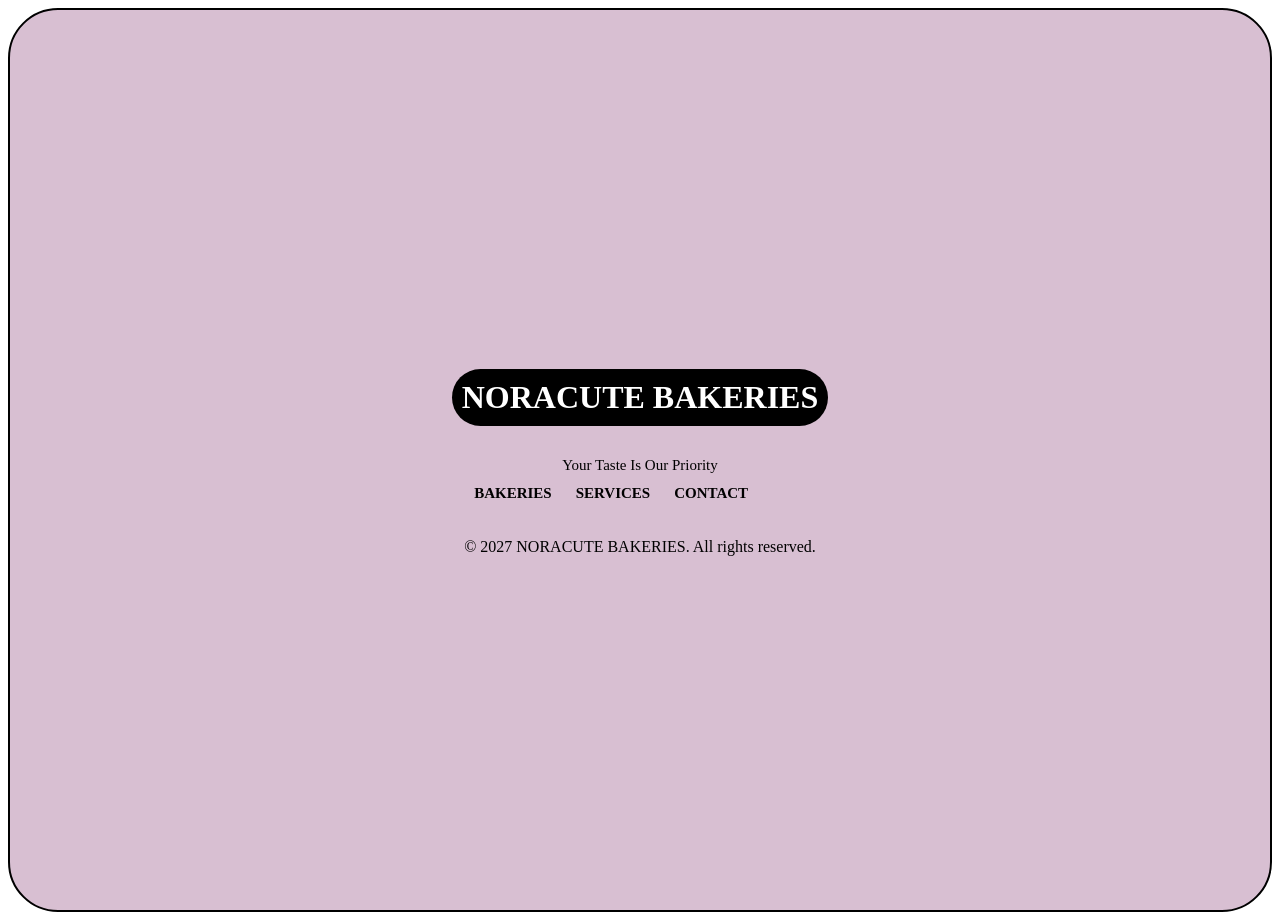
==== index.html @ e629e5cb "first commit" ====
<!DOCTYPE html>
<html lang="en">
<head>
    <meta charset="UTF-8">
    <meta name="viewport" content="width=device-width, initial-scale=1.0">
    <title>NORACUTE BAKERIES</title>
    <link rel="stylesheet" href="index.css">
</head>
<body>
    <header class="container">
        <h1 id="h1">NORACUTE BAKERIES </h1>      
        <p id="p" >Your Taste Is Our Priority</p>
        
        <footer>
           <a href="bakery.html" class="a">BAKERIES</a>
            <a href="services.html" class="a">SERVICES</a>
                 <a href="contact.html" class="a">CONTACT</a>
                 <br><br><br>
            <p">&copy; 2027 NORACUTE BAKERIES. All rights reserved.</p>
        </footer>
        
     </header>
    
</body>
</html>
---- index.css ----
.container {
  display: flex;
  flex-direction:column;
  align-items: center;
  justify-content: center;
  height: 100vh;
  background-color: #d8bfd2;
  border-radius: 50px;
  border: 2px solid black;
}
.a {
  text-decoration: none;
  color: black;
  font-size: 15px;
  font-weight: bold;
  margin-top: 20px;
  padding: 10px;
}

#h1{
    background: black;
    color: white;
    padding: 10px;
    border-radius: 50px;

}
#p{
    padding: 0;
    margin: 0;
    padding: 10px;
    font-size: 15px;
}
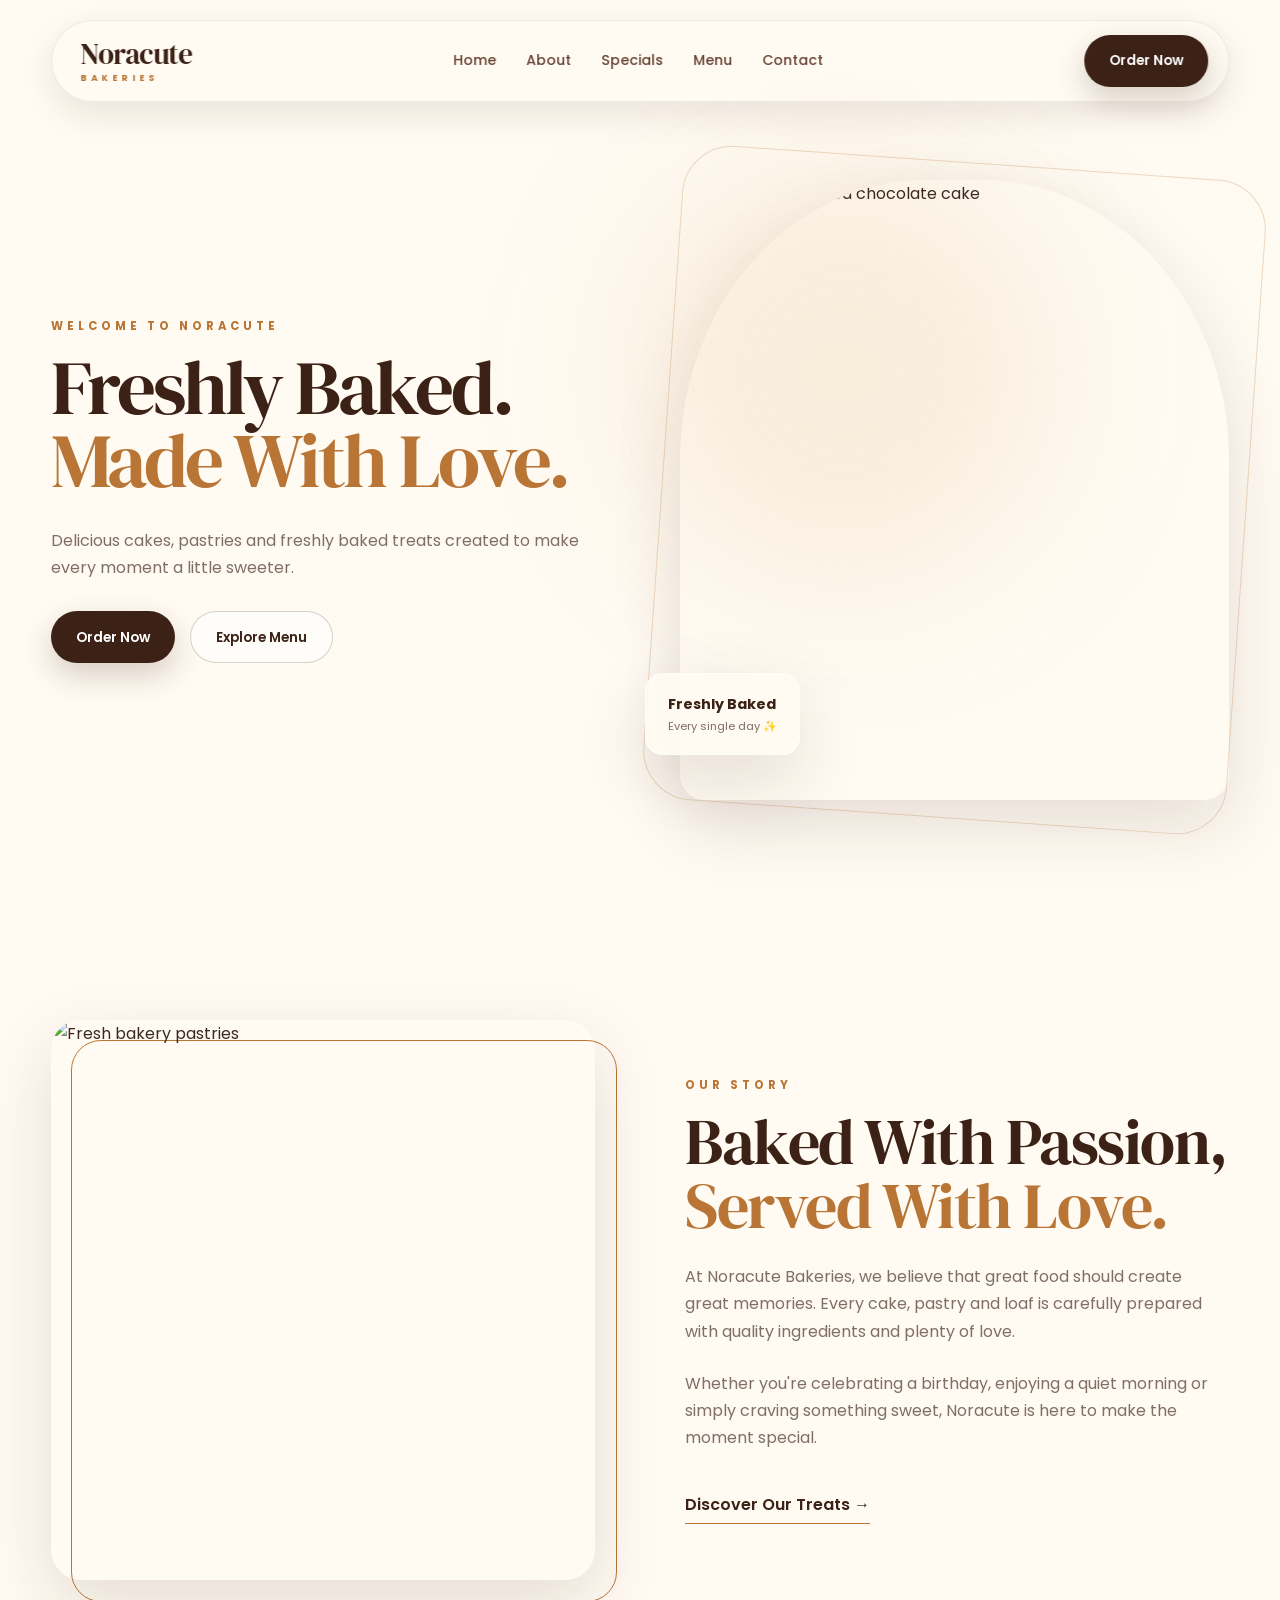
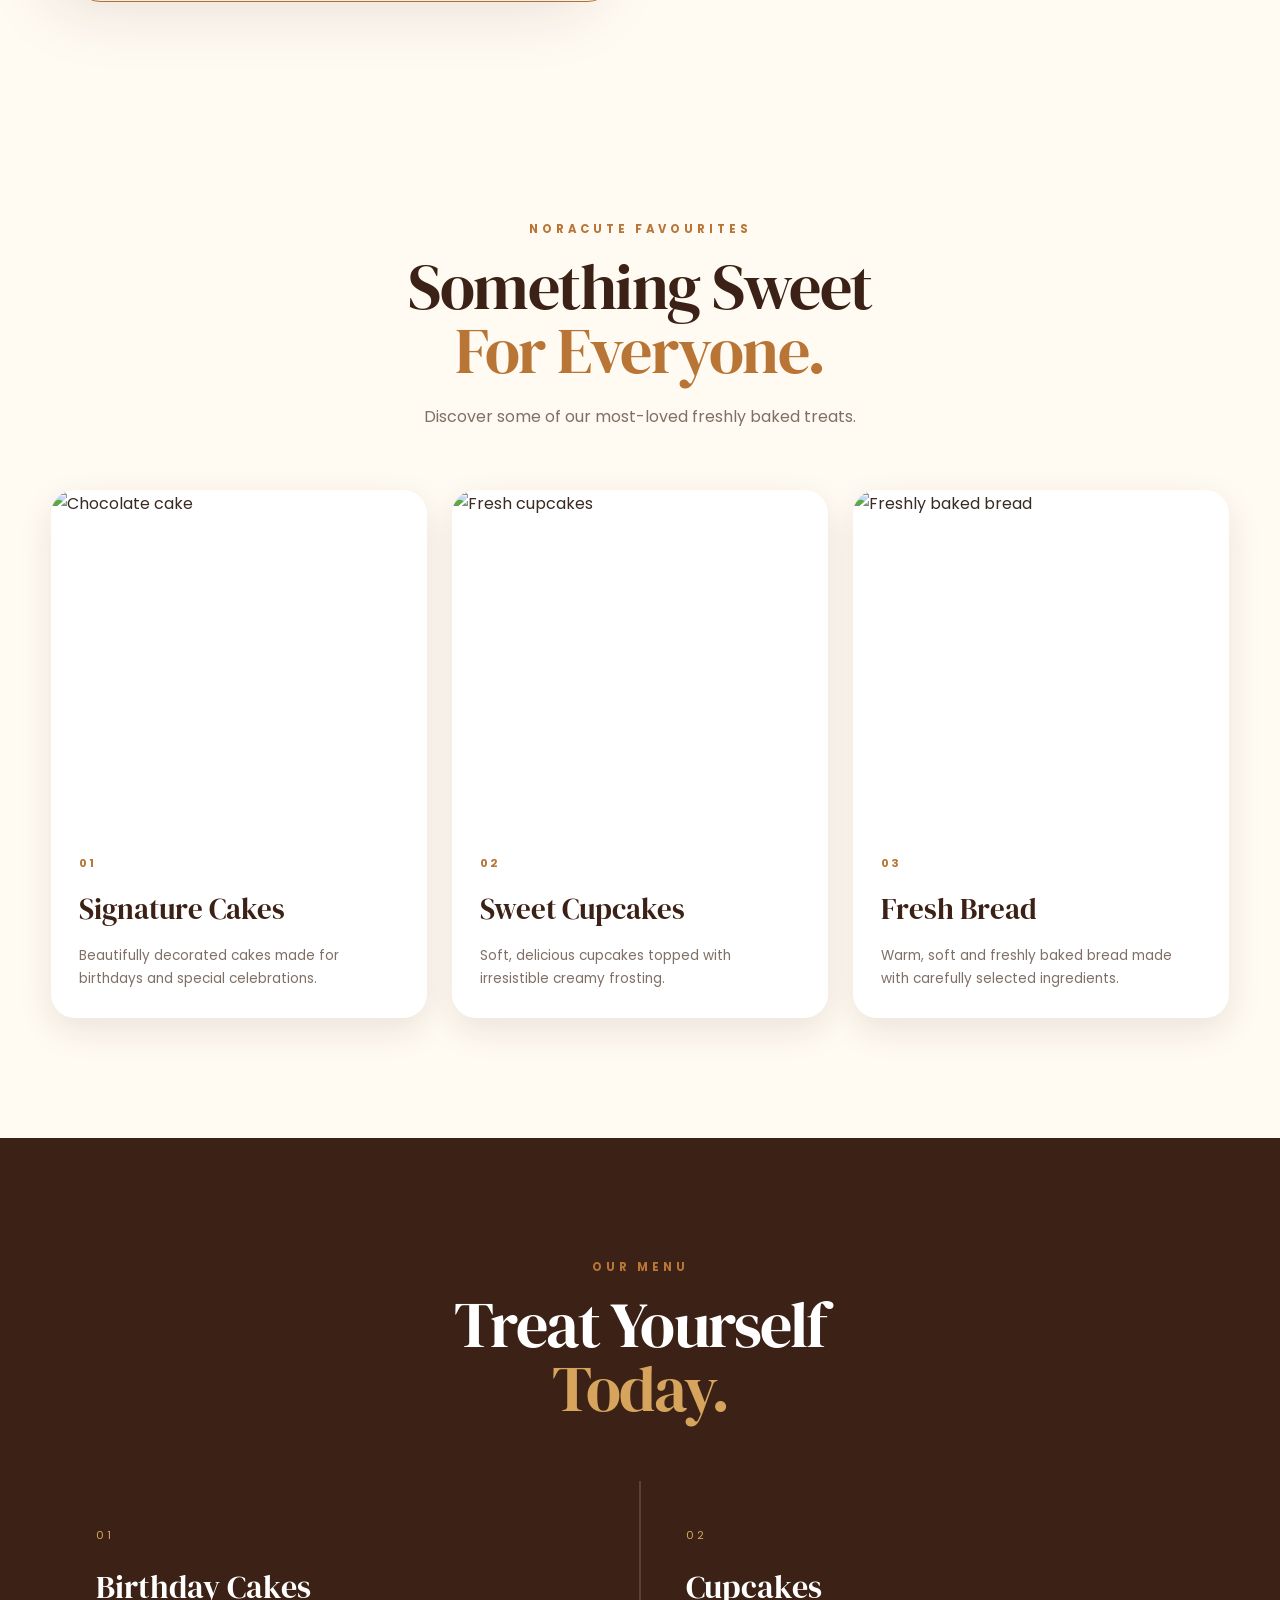
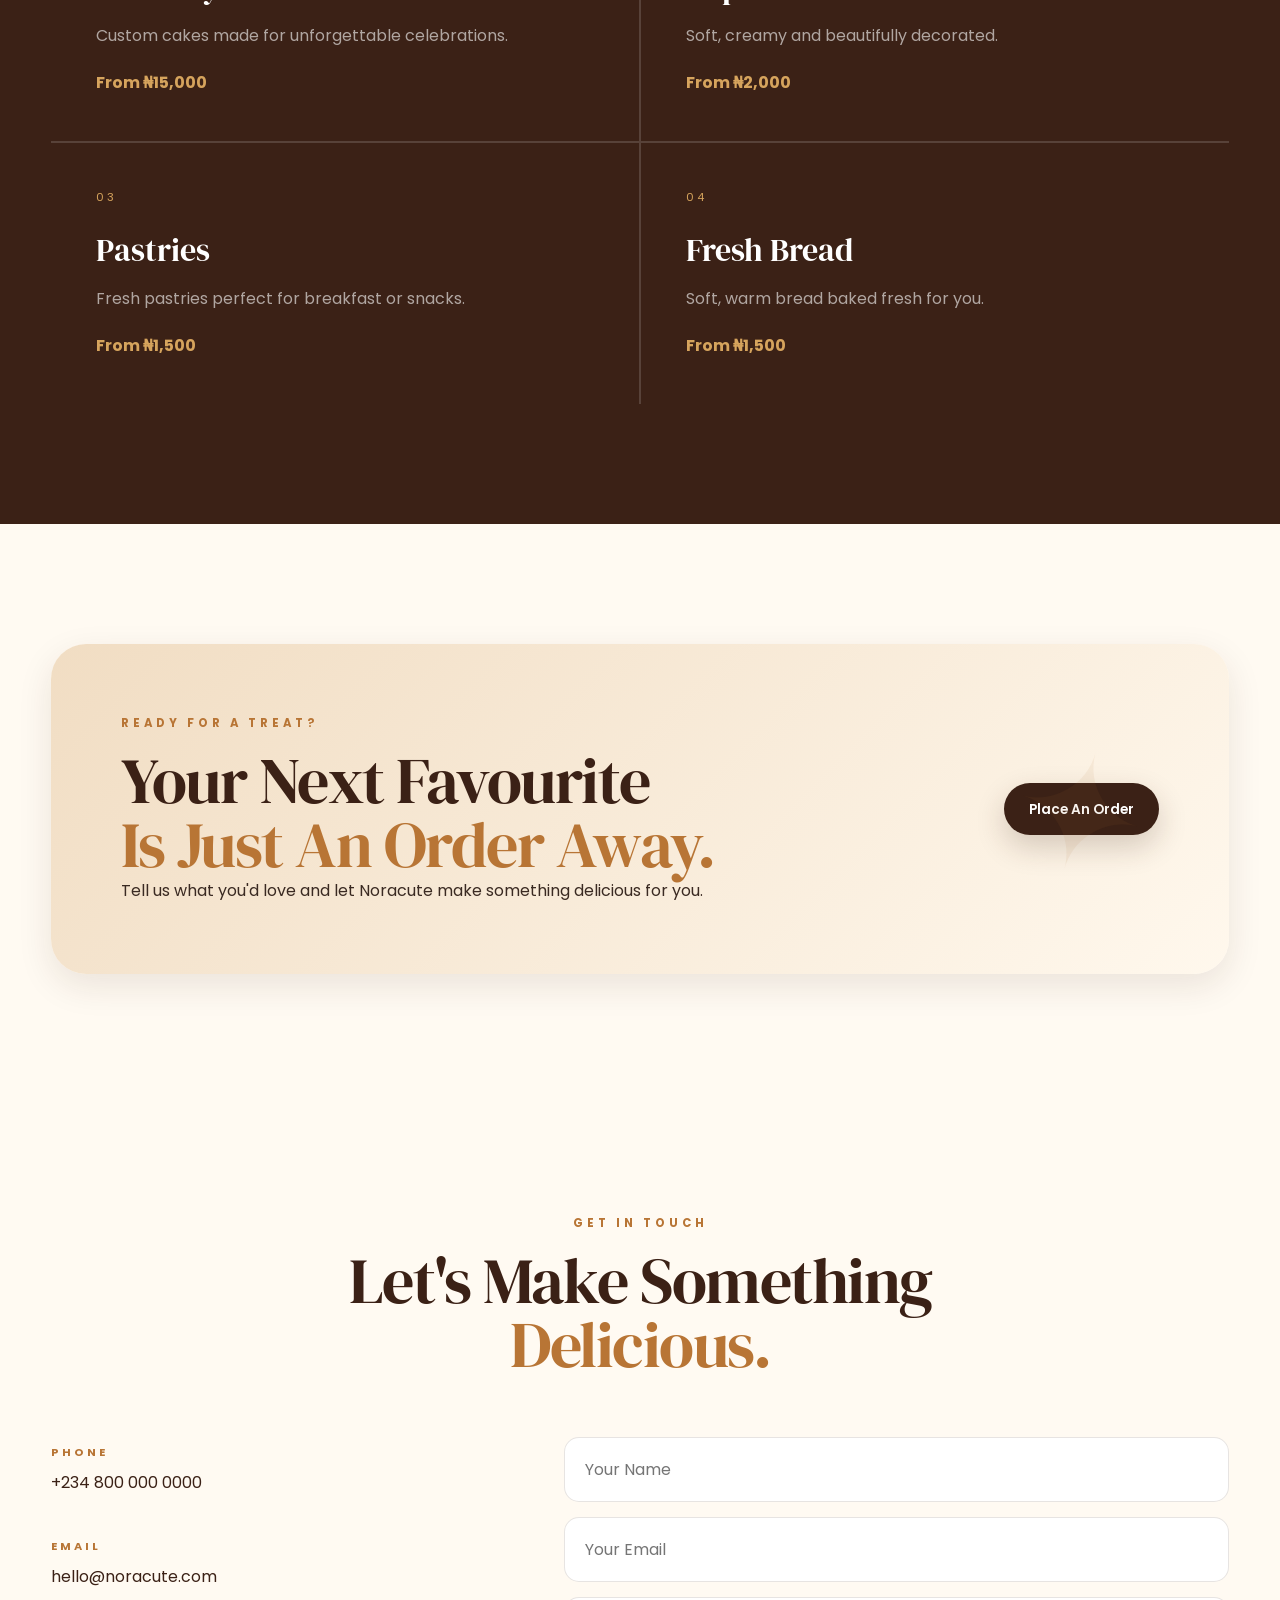
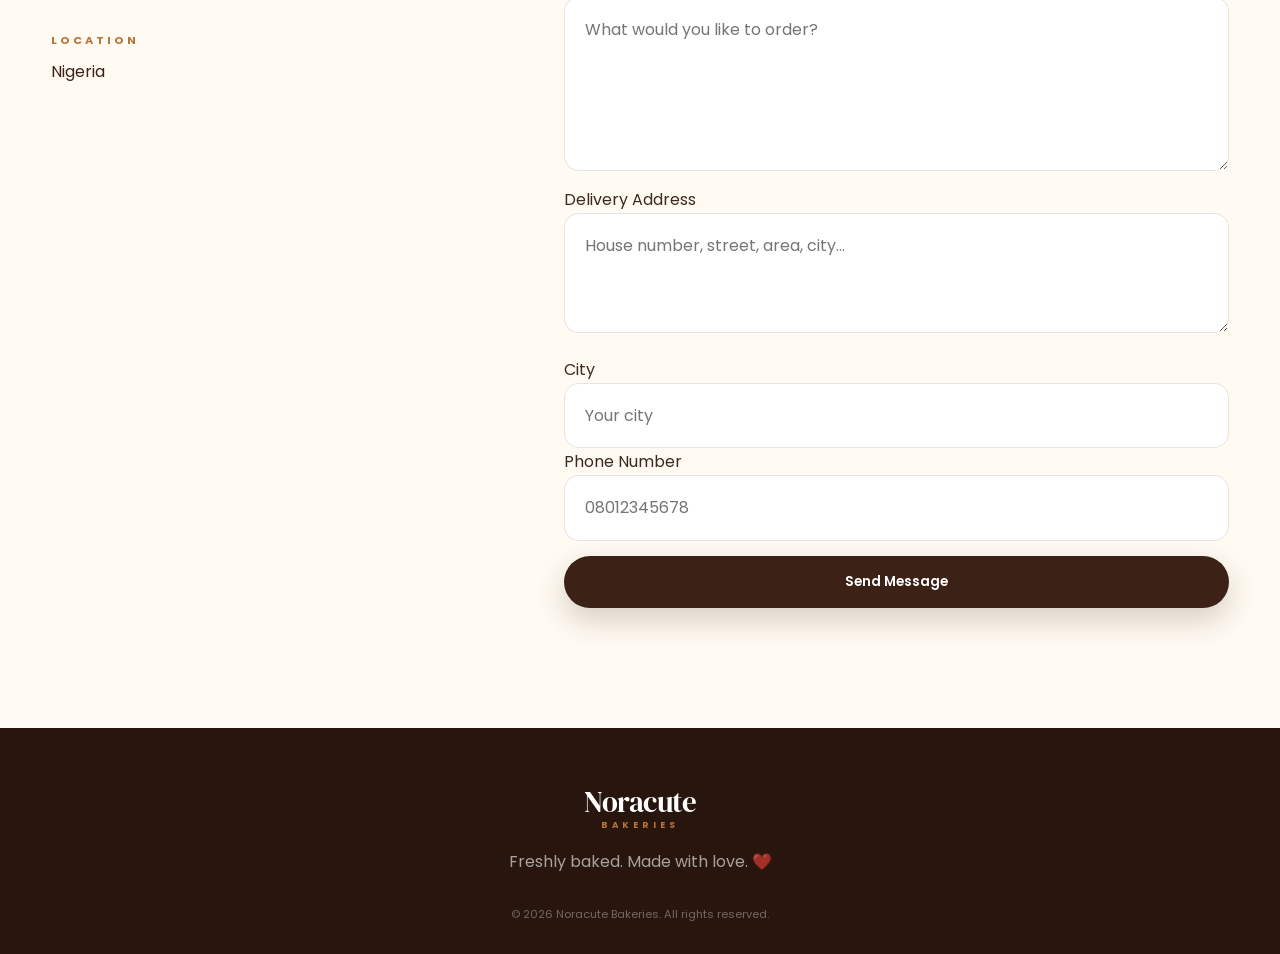
==== commit 9ed93482: "first commit" ====
--- a/index.html
+++ b/index.html
@@ -7,19 +7,445 @@
     <link rel="stylesheet" href="index.css">
 </head>
 <body>
-    <header class="container">
-        <h1 id="h1">NORACUTE BAKERIES </h1>      
-        <p id="p" >Your Taste Is Our Priority</p>
-        
-        <footer>
-           <a href="bakery.html" class="a">BAKERIES</a>
-            <a href="services.html" class="a">SERVICES</a>
-                 <a href="contact.html" class="a">CONTACT</a>
-                 <br><br><br>
-            <p">&copy; 2027 NORACUTE BAKERIES. All rights reserved.</p>
-        </footer>
-        
-     </header>
+    <!DOCTYPE html>
+<html lang="en">
+<head>
+    <meta charset="UTF-8">
+    <meta name="viewport" content="width=device-width, initial-scale=1.0">
+
+    <title>Noracute Bakeries | Freshly Baked With Love</title>
+
+    <meta
+        name="description"
+        content="Noracute Bakeries — delicious cakes, pastries, bread and sweet treats freshly baked with love."
+    >
+
+    <link rel="stylesheet" href="style.css">
+
+    <link rel="preconnect" href="https://fonts.googleapis.com">
+    <link rel="preconnect" href="https://fonts.gstatic.com" crossorigin>
+    <link
+        href="https://fonts.googleapis.com/css2?family=DM+Serif+Display&family=Poppins:wght@300;400;500;600;700&display=swap"
+        rel="stylesheet"
+    >
+</head>
+
+<body>
+
+    <!-- ================= HEADER ================= -->
+
+    <header class="header" id="header">
+
+        <a href="index.html" class="logo">
+            <span>Noracute</span>
+            <small>BAKERIES</small>
+        </a>
+
+        <nav class="navbar" id="navbar">
+            <a href="#home">Home</a>
+            <a href="#about">About</a>
+            <a href="#specials">Specials</a>
+            <a href="#menu">Menu</a>
+            <a href="#contact">Contact</a>
+        </nav>
+
+        <a href="#order" class="header-btn">Order Now</a>
+
+        <button class="menu-btn" id="menuBtn" aria-label="Open menu">
+            ☰
+        </button>
+
+    </header>
+
+
+    <!-- ================= HERO ================= -->
+
+    <main>
+
+        <section class="hero" id="home">
+
+            <div class="hero-content">
+
+                <p class="eyebrow">WELCOME TO NORACUTE</p>
+
+                <h1>
+                    Freshly Baked.
+                    <span>Made With Love.</span>
+                </h1>
+
+                <p class="hero-text">
+                    Delicious cakes, pastries and freshly baked treats
+                    created to make every moment a little sweeter.
+                </p>
+
+                <div class="hero-buttons">
+                    <a href="#order" class="main-btn">Order Now</a>
+                    <a href="#menu" class="outline-btn">Explore Menu</a>
+                </div>
+
+            </div>
+
+            <div class="hero-image">
+
+                <img
+                    src="https://images.unsplash.com/photo-1578985545062-69928b1d9587?auto=format&fit=crop&w=900&q=85"
+                    alt="Beautiful decorated chocolate cake"
+                >
+
+                <div class="floating-card">
+                    <strong>Freshly Baked</strong>
+                    <span>Every single day ✨</span>
+                </div>
+
+            </div>
+
+        </section>
+
+
+        <!-- ================= ABOUT ================= -->
+
+        <section class="about section" id="about">
+
+            <div class="section-image">
+
+                <img
+                    src="https://images.unsplash.com/photo-1559620192-032c4bc4674e?auto=format&fit=crop&w=900&q=85"
+                    alt="Fresh bakery pastries"
+                >
+
+            </div>
+
+            <div class="section-content">
+
+                <p class="eyebrow">OUR STORY</p>
+
+                <h2>
+                    Baked With Passion,
+                    <span>Served With Love.</span>
+                </h2>
+
+                <p>
+                    At Noracute Bakeries, we believe that great food should
+                    create great memories. Every cake, pastry and loaf is
+                    carefully prepared with quality ingredients and plenty
+                    of love.
+                </p>
+
+                <p>
+                    Whether you're celebrating a birthday, enjoying a
+                    quiet morning or simply craving something sweet,
+                    Noracute is here to make the moment special.
+                </p>
+
+                <a href="#menu" class="text-btn">Discover Our Treats →</a>
+
+            </div>
+
+        </section>
+
+
+        <!-- ================= SPECIALS ================= -->
+
+        <section class="specials section" id="specials">
+
+            <div class="section-heading">
+
+                <p class="eyebrow">NORACUTE FAVOURITES</p>
+
+                <h2>
+                    Something Sweet
+                    <span>For Everyone.</span>
+                </h2>
+
+                <p>
+                    Discover some of our most-loved freshly baked treats.
+                </p>
+
+            </div>
+
+
+            <div class="special-grid">
+
+                <article class="special-card">
+
+                    <div class="card-image">
+                        <img
+                            src="https://images.unsplash.com/photo-1578985545062-69928b1d9587?auto=format&fit=crop&w=700&q=85"
+                            alt="Chocolate cake"
+                        >
+                    </div>
+
+                    <div class="card-content">
+                        <span>01</span>
+                        <h3>Signature Cakes</h3>
+                        <p>
+                            Beautifully decorated cakes made for
+                            birthdays and special celebrations.
+                        </p>
+                    </div>
+
+                </article>
+
+
+                <article class="special-card">
+
+                    <div class="card-image">
+                        <img
+                            src="https://images.unsplash.com/photo-1587668178277-295251f900ce?auto=format&fit=crop&w=700&q=85"
+                            alt="Fresh cupcakes"
+                        >
+                    </div>
+
+                    <div class="card-content">
+                        <span>02</span>
+                        <h3>Sweet Cupcakes</h3>
+                        <p>
+                            Soft, delicious cupcakes topped with
+                            irresistible creamy frosting.
+                        </p>
+                    </div>
+
+                </article>
+
+
+                <article class="special-card">
+
+                    <div class="card-image">
+                        <img
+                            src="https://images.unsplash.com/photo-1509440159596-0249088772ff?auto=format&fit=crop&w=700&q=85"
+                            alt="Freshly baked bread"
+                        >
+                    </div>
+
+                    <div class="card-content">
+                        <span>03</span>
+                        <h3>Fresh Bread</h3>
+                        <p>
+                            Warm, soft and freshly baked bread made
+                            with carefully selected ingredients.
+                        </p>
+                    </div>
+
+                </article>
+
+            </div>
+
+        </section>
+
+
+        <!-- ================= MENU ================= -->
+
+        <section class="menu section" id="menu">
+
+            <div class="section-heading">
+
+                <p class="eyebrow">OUR MENU</p>
+
+                <h2>
+                    Treat Yourself
+                    <span>Today.</span>
+                </h2>
+
+            </div>
+
+
+            <div class="menu-grid">
+
+                <article class="menu-card">
+                    <div class="menu-number">01</div>
+                    <h3>Birthday Cakes</h3>
+                    <p>Custom cakes made for unforgettable celebrations.</p>
+                    <strong>From ₦15,000</strong>
+                </article>
+
+                <article class="menu-card">
+                    <div class="menu-number">02</div>
+                    <h3>Cupcakes</h3>
+                    <p>Soft, creamy and beautifully decorated.</p>
+                    <strong>From ₦2,000</strong>
+                </article>
+
+                <article class="menu-card">
+                    <div class="menu-number">03</div>
+                    <h3>Pastries</h3>
+                    <p>Fresh pastries perfect for breakfast or snacks.</p>
+                    <strong>From ₦1,500</strong>
+                </article>
+
+                <article class="menu-card">
+                    <div class="menu-number">04</div>
+                    <h3>Fresh Bread</h3>
+                    <p>Soft, warm bread baked fresh for you.</p>
+                    <strong>From ₦1,500</strong>
+                </article>
+
+            </div>
+
+        </section>
+
+
+        <!-- ================= ORDER ================= -->
+
+        <section class="order section" id="order">
+
+            <div class="order-box">
+
+                <div>
+                    <p class="eyebrow">READY FOR A TREAT?</p>
+
+                    <h2>
+                        Your Next Favourite
+                        <span>Is Just An Order Away.</span>
+                    </h2>
+
+                    <p>
+                        Tell us what you'd love and let Noracute
+                        make something delicious for you.
+                    </p>
+                </div>
+
+                <a href="#contact" class="main-btn">Place An Order</a>
+
+            </div>
+
+        </section>
+
+
+        <!-- ================= CONTACT ================= -->
+
+        <section class="contact section" id="contact">
+
+            <div class="section-heading">
+
+                <p class="eyebrow">GET IN TOUCH</p>
+
+                <h2>
+                    Let's Make Something
+                    <span>Delicious.</span>
+                </h2>
+
+            </div>
+
+
+            <div class="contact-grid">
+
+                <div class="contact-info">
+
+                    <div>
+                        <small>PHONE</small>
+                        <p>+234 800 000 0000</p>
+                    </div>
+
+                    <div>
+                        <small>EMAIL</small>
+                        <p>hello@noracute.com</p>
+                    </div>
+
+                    <div>
+                        <small>LOCATION</small>
+                        <p>Nigeria</p>
+                    </div>
+
+                </div>
+
+
+                <form class="contact-form" id="contactForm" action=https://formspree.io/f/meeywqgj method="POST">
+
+                    <input
+                        type="text"
+                        name="name"
+                        placeholder="Your Name"
+                        required
+                    >
+
+                    <input
+                        type="email"
+                        name="email"
+                        placeholder="Your Email"
+                        required
+                    >
+
+                    <textarea
+                        name="message"
+                        rows="5"
+                        placeholder="What would you like to order?"
+                        required
+                    ></textarea>
+
+                    <div class="form-group">
+    <label for="address">Delivery Address</label>
+    <textarea
+        id="address"
+        name="address"
+        rows="3"
+        placeholder="House number, street, area, city..."
+        required
+    ></textarea>
+</div>
+
+<div class="form-row">
+
+    <div class="form-group">
+        <label for="city">City</label>
+        <input
+            type="text"
+            id="city"
+            name="city"
+            placeholder="Your city"
+            required
+        >
+    </div>
+
+    <div class="form-group">
+        <label for="phone">Phone Number</label>
+        <input
+            type="tel"
+            id="phone"
+            name="phone"
+            placeholder="08012345678"
+            required
+        >
+    </div>
+
+</div>
+
+                    <button type="submit" class="main-btn">
+                        Send Message
+                    </button>
+
+                </form>
+
+            </div>
+
+        </section>
+
+    </main>
+
+
+    <!-- ================= FOOTER ================= -->
+
+    <footer class="footer">
+
+        <div class="logo">
+            <span>Noracute</span>
+            <small>BAKERIES</small>
+        </div>
+
+        <p>
+            Freshly baked. Made with love. ❤️
+        </p>
+
+        <p class="copyright">
+            © 2026 Noracute Bakeries. All rights reserved.
+        </p>
+
+    </footer>
+
+
+    <script src="script.js"></script>
+
+</body>
+</html>
     
 </body>
 </html>
--- a/index.css
+++ b/index.css
@@ -1,33 +1,1130 @@
-
-.container {
-  display: flex;
-  flex-direction:column;
-  align-items: center;
-  justify-content: center;
-  height: 100vh;
-  background-color: #d8bfd2;
-  border-radius: 50px;
-  border: 2px solid black;
-}
-.a {
-  text-decoration: none;
-  color: black;
-  font-size: 15px;
-  font-weight: bold;
-  margin-top: 20px;
-  padding: 10px;
-}
-
-#h1{
-    background: black;
+/* =========================================================
+   NORACUTE BAKERIES
+   PREMIUM LUXURY BAKERY STYLESHEET
+   ========================================================= */
+
+:root {
+    --cream: #fffaf2;
+    --cream-dark: #f5ead8;
+    --brown: #3b2116;
+    --brown-light: #684333;
+    --caramel: #b87535;
+    --gold: #d6a45d;
+    --pink: #d98989;
+    --white: #ffffff;
+    --text: #3a2a22;
+    --muted: #806f65;
+
+    --shadow: 0 25px 70px rgba(59, 33, 22, 0.13);
+    --soft-shadow: 0 12px 35px rgba(59, 33, 22, 0.10);
+
+    --radius: 24px;
+    --transition: 0.45s cubic-bezier(.2,.8,.2,1);
+}
+
+
+/* =========================================================
+   RESET
+   ========================================================= */
+
+* {
+    margin: 0;
+    padding: 0;
+    box-sizing: border-box;
+}
+
+html {
+    scroll-behavior: smooth;
+}
+
+body {
+    font-family: "Poppins", sans-serif;
+    background: var(--cream);
+    color: var(--text);
+    line-height: 1.7;
+    overflow-x: hidden;
+
+    animation: pageEnter 1s ease both;
+}
+
+img {
+    display: block;
+    width: 100%;
+}
+
+a {
+    color: inherit;
+    text-decoration: none;
+}
+
+button,
+input,
+textarea {
+    font: inherit;
+}
+
+button {
+    border: 0;
+}
+
+
+/* =========================================================
+   PAGE ENTRANCE
+   ========================================================= */
+
+@keyframes pageEnter {
+    from {
+        opacity: 0;
+        transform: translateY(20px);
+    }
+
+    to {
+        opacity: 1;
+        transform: translateY(0);
+    }
+}
+
+
+/* =========================================================
+   HEADER
+   ========================================================= */
+
+.header {
+    width: min(1200px, 92%);
+    margin: 20px auto 0;
+
+    min-height: 78px;
+    padding: 14px 20px 14px 28px;
+
+    display: flex;
+    align-items: center;
+    justify-content: space-between;
+    gap: 25px;
+
+    background: rgba(255, 250, 242, 0.82);
+    border: 1px solid rgba(59, 33, 22, 0.08);
+
+    border-radius: 50px;
+
+    box-shadow: var(--soft-shadow);
+
+    backdrop-filter: blur(18px);
+    -webkit-backdrop-filter: blur(18px);
+
+    position: fixed;
+    top: 0;
+    left: 50%;
+    transform: translateX(-50%);
+
+    z-index: 1000;
+
+    transition:
+        transform var(--transition),
+        background var(--transition),
+        box-shadow var(--transition);
+}
+
+.header.scrolled {
+    background: rgba(255, 250, 242, 0.95);
+    box-shadow: 0 15px 45px rgba(59, 33, 22, 0.15);
+}
+
+
+/* =========================================================
+   LOGO
+   ========================================================= */
+
+.logo {
+    display: flex;
+    flex-direction: column;
+    line-height: 1;
+    flex-shrink: 0;
+}
+
+.logo span {
+    font-family: "DM Serif Display", serif;
+    font-size: 1.8rem;
+    color: var(--brown);
+
+    letter-spacing: -0.5px;
+}
+
+.logo small {
+    margin-top: 5px;
+
+    font-size: 0.55rem;
+    font-weight: 700;
+    letter-spacing: 4px;
+
+    color: var(--caramel);
+}
+
+
+/* =========================================================
+   NAVIGATION
+   ========================================================= */
+
+.navbar {
+    display: flex;
+    align-items: center;
+    gap: 30px;
+}
+
+.navbar a {
+    position: relative;
+
+    font-size: 0.88rem;
+    font-weight: 500;
+
+    color: var(--brown-light);
+
+    transition:
+        color var(--transition),
+        transform var(--transition);
+}
+
+.navbar a::after {
+    content: "";
+
+    position: absolute;
+    left: 50%;
+    bottom: -7px;
+
+    width: 0;
+    height: 2px;
+
+    background: var(--caramel);
+
+    transform: translateX(-50%);
+
+    transition: width var(--transition);
+}
+
+.navbar a:hover {
+    color: var(--caramel);
+    transform: translateY(-2px);
+}
+
+.navbar a:hover::after {
+    width: 100%;
+}
+
+
+/* =========================================================
+   BUTTONS
+   ========================================================= */
+
+.main-btn,
+.header-btn,
+.outline-btn {
+    display: inline-flex;
+    align-items: center;
+    justify-content: center;
+
+    min-height: 52px;
+    padding: 0 25px;
+
+    border-radius: 50px;
+
+    font-size: 0.85rem;
+    font-weight: 600;
+
+    cursor: pointer;
+
+    transition:
+        transform var(--transition),
+        box-shadow var(--transition),
+        background var(--transition);
+}
+
+.main-btn,
+.header-btn {
+    background: var(--brown);
+    color: var(--white);
+
+    box-shadow: 0 12px 30px rgba(59, 33, 22, 0.2);
+}
+
+.main-btn:hover,
+.header-btn:hover {
+    transform: translateY(-5px);
+    box-shadow: 0 18px 40px rgba(59, 33, 22, 0.28);
+    background: var(--caramel);
+}
+
+.outline-btn {
+    border: 1px solid rgba(59, 33, 22, 0.2);
+    color: var(--brown);
+    background: rgba(255, 255, 255, 0.5);
+}
+
+.outline-btn:hover {
+    transform: translateY(-5px);
+    background: var(--brown);
     color: white;
-    padding: 10px;
+}
+
+
+/* =========================================================
+   MOBILE MENU BUTTON
+   ========================================================= */
+
+.menu-btn {
+    display: none;
+
+    width: 46px;
+    height: 46px;
+
+    border-radius: 50%;
+
+    background: var(--brown);
+    color: white;
+
+    cursor: pointer;
+
+    font-size: 1.2rem;
+}
+
+
+/* =========================================================
+   HERO
+   ========================================================= */
+
+.hero {
+    min-height: 100vh;
+
+    width: min(1250px, 92%);
+    margin: auto;
+
+    padding:
+        150px 0
+        70px;
+
+    display: grid;
+    grid-template-columns: 1fr 1fr;
+    align-items: center;
+
+    gap: 80px;
+
+    position: relative;
+}
+
+
+/* Decorative glow */
+
+.hero::before {
+    content: "";
+
+    position: absolute;
+
+    width: 420px;
+    height: 420px;
+
+    border-radius: 50%;
+
+    background: rgba(214, 164, 93, 0.14);
+
+    filter: blur(80px);
+
+    top: 18%;
+    right: 15%;
+
+    z-index: -1;
+
+    animation: glowMove 8s ease-in-out infinite alternate;
+}
+
+@keyframes glowMove {
+    from {
+        transform: translate(0, 0) scale(0.9);
+    }
+
+    to {
+        transform: translate(-80px, 60px) scale(1.15);
+    }
+}
+
+
+/* =========================================================
+   HERO CONTENT
+   ========================================================= */
+
+.hero-content {
+    animation: heroText 1.2s 0.2s ease both;
+}
+
+@keyframes heroText {
+    from {
+        opacity: 0;
+        transform: translateX(-40px);
+    }
+
+    to {
+        opacity: 1;
+        transform: translateX(0);
+    }
+}
+
+.eyebrow {
+    margin-bottom: 15px;
+
+    color: var(--caramel);
+
+    font-size: 0.72rem;
+    font-weight: 700;
+
+    letter-spacing: 4px;
+}
+
+.hero h1 {
+    max-width: 650px;
+
+    font-family: "DM Serif Display", serif;
+
+    font-size: clamp(3.4rem, 6vw, 6.5rem);
+
+    font-weight: 400;
+
+    line-height: 0.95;
+
+    color: var(--brown);
+
+    letter-spacing: -3px;
+}
+
+.hero h1 span,
+.section-content h2 span,
+.section-heading h2 span,
+.order-box h2 span {
+    display: block;
+    color: var(--caramel);
+}
+
+.hero-text {
+    max-width: 540px;
+
+    margin: 30px 0;
+
+    color: var(--muted);
+
+    font-size: 1rem;
+}
+
+.hero-buttons {
+    display: flex;
+    gap: 15px;
+    flex-wrap: wrap;
+}
+
+
+/* =========================================================
+   HERO IMAGE
+   ========================================================= */
+
+.hero-image {
+    position: relative;
+
+    animation: heroImage 1.3s 0.3s ease both;
+}
+
+@keyframes heroImage {
+    from {
+        opacity: 0;
+        transform: translateX(40px) scale(0.94);
+    }
+
+    to {
+        opacity: 1;
+        transform: translateX(0) scale(1);
+    }
+}
+
+.hero-image::before {
+    content: "";
+
+    position: absolute;
+
+    inset: -18px;
+
+    border: 1px solid rgba(184, 117, 53, 0.25);
+
     border-radius: 50px;
 
-}
-#p{
-    padding: 0;
-    margin: 0;
-    padding: 10px;
-    font-size: 15px;
+    transform: rotate(4deg);
+
+    z-index: -1;
+}
+
+.hero-image img {
+    height: 620px;
+
+    object-fit: cover;
+
+    border-radius: 45% 45% 25px 25px;
+
+    box-shadow: var(--shadow);
+
+    transition:
+        transform 0.8s cubic-bezier(.2,.8,.2,1);
+}
+
+.hero-image:hover img {
+    transform: scale(1.025);
+}
+
+
+/* =========================================================
+   FLOATING CARD
+   ========================================================= */
+
+.floating-card {
+    position: absolute;
+
+    left: -35px;
+    bottom: 45px;
+
+    padding: 18px 22px;
+
+    background: rgba(255, 250, 242, 0.92);
+
+    border: 1px solid rgba(255,255,255,0.7);
+
+    border-radius: 18px;
+
+    box-shadow: var(--shadow);
+
+    backdrop-filter: blur(15px);
+
+    animation: floatingCard 4s ease-in-out infinite;
+}
+
+.floating-card strong,
+.floating-card span {
+    display: block;
+}
+
+.floating-card strong {
+    color: var(--brown);
+    font-size: 0.9rem;
+}
+
+.floating-card span {
+    color: var(--muted);
+    font-size: 0.7rem;
+}
+
+@keyframes floatingCard {
+    0%, 100% {
+        transform: translateY(0);
+    }
+
+    50% {
+        transform: translateY(-10px);
+    }
+}
+
+
+/* =========================================================
+   GENERAL SECTIONS
+   ========================================================= */
+
+.section {
+    width: min(1200px, 92%);
+    margin: auto;
+
+    padding: 120px 0;
+}
+
+.section-heading {
+    max-width: 650px;
+    margin: 0 auto 60px;
+    text-align: center;
+}
+
+.section-heading h2,
+.section-content h2,
+.order-box h2 {
+    font-family: "DM Serif Display", serif;
+
+    font-size: clamp(2.5rem, 5vw, 4.5rem);
+
+    font-weight: 400;
+
+    line-height: 1;
+
+    color: var(--brown);
+
+    letter-spacing: -1.5px;
+}
+
+.section-heading > p:last-child {
+    margin-top: 20px;
+    color: var(--muted);
+}
+
+
+/* =========================================================
+   ABOUT
+   ========================================================= */
+
+.about {
+    display: grid;
+
+    grid-template-columns: 1fr 1fr;
+
+    gap: 90px;
+
+    align-items: center;
+}
+
+.section-image {
+    position: relative;
+}
+
+.section-image::after {
+    content: "";
+
+    position: absolute;
+
+    width: 100%;
+    height: 100%;
+
+    border: 1px solid var(--caramel);
+
+    border-radius: 30px;
+
+    left: 20px;
+    top: 20px;
+
+    z-index: -1;
+}
+
+.section-image img {
+    height: 560px;
+    object-fit: cover;
+    border-radius: 30px;
+
+    box-shadow: var(--shadow);
+
+    transition: transform 0.8s ease;
+}
+
+.section-image:hover img {
+    transform: translate(-8px, -8px);
+}
+
+.section-content > p:not(.eyebrow) {
+    margin: 25px 0;
+    color: var(--muted);
+}
+
+.text-btn {
+    display: inline-block;
+
+    margin-top: 15px;
+
+    color: var(--brown);
+
+    font-weight: 600;
+
+    border-bottom: 1px solid var(--caramel);
+
+    padding-bottom: 5px;
+
+    transition:
+        color var(--transition),
+        padding-left var(--transition);
+}
+
+.text-btn:hover {
+    color: var(--caramel);
+    padding-left: 8px;
+}
+
+
+/* =========================================================
+   SPECIAL CARDS
+   ========================================================= */
+
+.special-grid {
+    display: grid;
+
+    grid-template-columns: repeat(3, 1fr);
+
+    gap: 25px;
+}
+
+.special-card {
+    background: white;
+
+    border-radius: var(--radius);
+
+    overflow: hidden;
+
+    box-shadow: var(--soft-shadow);
+
+    transition:
+        transform var(--transition),
+        box-shadow var(--transition);
+}
+
+.special-card:hover {
+    transform: translateY(-14px);
+    box-shadow: var(--shadow);
+}
+
+.card-image {
+    height: 330px;
+    overflow: hidden;
+}
+
+.card-image img {
+    height: 100%;
+    object-fit: cover;
+
+    transition:
+        transform 0.8s cubic-bezier(.2,.8,.2,1);
+}
+
+.special-card:hover .card-image img {
+    transform: scale(1.08);
+}
+
+.card-content {
+    padding: 28px;
+}
+
+.card-content > span {
+    color: var(--caramel);
+    font-size: 0.7rem;
+    font-weight: 700;
+    letter-spacing: 2px;
+}
+
+.card-content h3 {
+    margin: 10px 0;
+
+    font-family: "DM Serif Display", serif;
+
+    font-size: 1.8rem;
+    font-weight: 400;
+
+    color: var(--brown);
+}
+
+.card-content p {
+    color: var(--muted);
+    font-size: 0.85rem;
+}
+
+
+/* =========================================================
+   MENU
+   ========================================================= */
+
+.menu {
+    background: var(--brown);
+
+    width: 100%;
+    max-width: none;
+
+    padding-left: max(4%, calc((100% - 1200px) / 2));
+    padding-right: max(4%, calc((100% - 1200px) / 2));
+
+    color: white;
+}
+
+.menu .section-heading h2 {
+    color: white;
+}
+
+.menu .section-heading h2 span {
+    color: var(--gold);
+}
+
+.menu .section-heading > p:last-child {
+    color: rgba(255,255,255,0.65);
+}
+
+.menu-grid {
+    display: grid;
+
+    grid-template-columns: repeat(2, 1fr);
+
+    gap: 2px;
+
+    background: rgba(255,255,255,0.15);
+}
+
+.menu-card {
+    padding: 45px;
+
+    background: var(--brown);
+
+    transition:
+        background var(--transition),
+        transform var(--transition);
+}
+
+.menu-card:hover {
+    background: #4b2b1d;
+    transform: translateY(-5px);
+}
+
+.menu-number {
+    color: var(--gold);
+
+    font-size: 0.7rem;
+    letter-spacing: 3px;
+}
+
+.menu-card h3 {
+    margin: 15px 0 8px;
+
+    font-family: "DM Serif Display", serif;
+
+    font-size: 2rem;
+    font-weight: 400;
+}
+
+.menu-card p {
+    color: rgba(255,255,255,0.6);
+    margin-bottom: 20px;
+}
+
+.menu-card strong {
+    color: var(--gold);
+}
+
+
+/* =========================================================
+   ORDER
+   ========================================================= */
+
+.order-box {
+    padding: 70px;
+
+    border-radius: 35px;
+
+    background:
+        linear-gradient(
+            135deg,
+            #f1ddc3,
+            #fff8ed
+        );
+
+    display: flex;
+
+    align-items: center;
+    justify-content: space-between;
+
+    gap: 40px;
+
+    box-shadow: var(--soft-shadow);
+
+    position: relative;
+    overflow: hidden;
+}
+
+.order-box::after {
+    content: "✦";
+
+    position: absolute;
+
+    right: 7%;
+    top: 10%;
+
+    font-size: 10rem;
+
+    color: rgba(184,117,53,0.08);
+
+    transform: rotate(15deg);
+}
+
+
+/* =========================================================
+   CONTACT
+   ========================================================= */
+
+.contact-grid {
+    display: grid;
+
+    grid-template-columns: 0.8fr 1.2fr;
+
+    gap: 70px;
+
+    align-items: start;
+}
+
+.contact-info {
+    display: grid;
+    gap: 35px;
+}
+
+.contact-info small {
+    color: var(--caramel);
+
+    font-size: 0.7rem;
+    font-weight: 700;
+
+    letter-spacing: 3px;
+}
+
+.contact-info p {
+    margin-top: 5px;
+
+    color: var(--brown);
+
+    font-size: 1rem;
+}
+
+.contact-form {
+    display: grid;
+    gap: 15px;
+}
+
+.contact-form input,
+.contact-form textarea {
+    width: 100%;
+
+    border: 1px solid rgba(59,33,22,0.12);
+
+    background: white;
+
+    padding: 18px 20px;
+
+    border-radius: 15px;
+
+    outline: none;
+
+    color: var(--brown);
+
+    transition:
+        border var(--transition),
+        box-shadow var(--transition),
+        transform var(--transition);
+}
+
+.contact-form textarea {
+    resize: vertical;
+}
+
+.contact-form input:focus,
+.contact-form textarea:focus {
+    border-color: var(--caramel);
+
+    box-shadow:
+        0 0 0 4px rgba(184,117,53,0.1);
+
+    transform: translateY(-2px);
+}
+
+
+/* =========================================================
+   FOOTER
+   ========================================================= */
+
+.footer {
+    padding: 60px 5% 30px;
+
+    background: #28150e;
+
+    color: white;
+
+    text-align: center;
+}
+
+.footer .logo {
+    align-items: center;
+}
+
+.footer .logo span {
+    color: white;
+}
+
+.footer p {
+    margin-top: 18px;
+    color: rgba(255,255,255,0.6);
+}
+
+.footer .copyright {
+    margin-top: 30px;
+
+    font-size: 0.7rem;
+
+    color: rgba(255,255,255,0.35);
+}
+
+
+/* =========================================================
+   SCROLL REVEAL
+   ========================================================= */
+
+.scroll-reveal {
+    opacity: 0;
+
+    transform: translateY(50px);
+
+    transition:
+        opacity 0.9s ease,
+        transform 0.9s cubic-bezier(.2,.8,.2,1);
+}
+
+.scroll-reveal.show {
+    opacity: 1;
+    transform: translateY(0);
+}
+
+
+/* =========================================================
+   RESPONSIVE
+   ========================================================= */
+
+@media (max-width: 900px) {
+
+    .navbar {
+        position: absolute;
+
+        top: 90px;
+        left: 0;
+        right: 0;
+
+        display: none;
+
+        flex-direction: column;
+
+        padding: 25px;
+
+        background: rgba(255,250,242,0.98);
+
+        border-radius: 25px;
+
+        box-shadow: var(--shadow);
+    }
+
+    .navbar.active {
+        display: flex;
+    }
+
+    .header-btn {
+        display: none;
+    }
+
+    .menu-btn {
+        display: grid;
+        place-items: center;
+    }
+
+    .hero {
+        grid-template-columns: 1fr;
+
+        padding-top: 150px;
+
+        gap: 60px;
+    }
+
+    .hero h1 {
+        font-size: clamp(3rem, 12vw, 5rem);
+    }
+
+    .hero-image img {
+        height: 500px;
+    }
+
+    .about {
+        grid-template-columns: 1fr;
+
+        gap: 60px;
+    }
+
+    .special-grid {
+        grid-template-columns: 1fr 1fr;
+    }
+
+    .contact-grid {
+        grid-template-columns: 1fr;
+    }
+
+    .order-box {
+        flex-direction: column;
+        align-items: flex-start;
+    }
+}
+
+
+@media (max-width: 600px) {
+
+    .header {
+        width: 94%;
+        padding: 12px 16px 12px 22px;
+    }
+
+    .logo span {
+        font-size: 1.5rem;
+    }
+
+    .section {
+        padding: 85px 0;
+    }
+
+    .hero {
+        padding-top: 130px;
+    }
+
+    .hero-image img {
+        height: 420px;
+        border-radius: 35% 35% 20px 20px;
+    }
+
+    .floating-card {
+        left: 10px;
+        bottom: 25px;
+    }
+
+    .special-grid {
+        grid-template-columns: 1fr;
+    }
+
+    .card-image {
+        height: 300px;
+    }
+
+    .menu-grid {
+        grid-template-columns: 1fr;
+    }
+
+    .menu-card {
+        padding: 30px;
+    }
+
+    .order-box {
+        padding: 40px 25px;
+    }
+
+    .hero-buttons {
+        flex-direction: column;
+        align-items: stretch;
+    }
+
+    .main-btn,
+    .outline-btn {
+        width: 100%;
+    }
+}
+
+
+/* =========================================================
+   REDUCED MOTION
+   ========================================================= */
+
+@media (prefers-reduced-motion: reduce) {
+
+    *,
+    *::before,
+    *::after {
+        animation-duration: 0.01ms !important;
+        animation-iteration-count: 1 !important;
+        scroll-behavior: auto !important;
+        transition-duration: 0.01ms !important;
+    }
 }
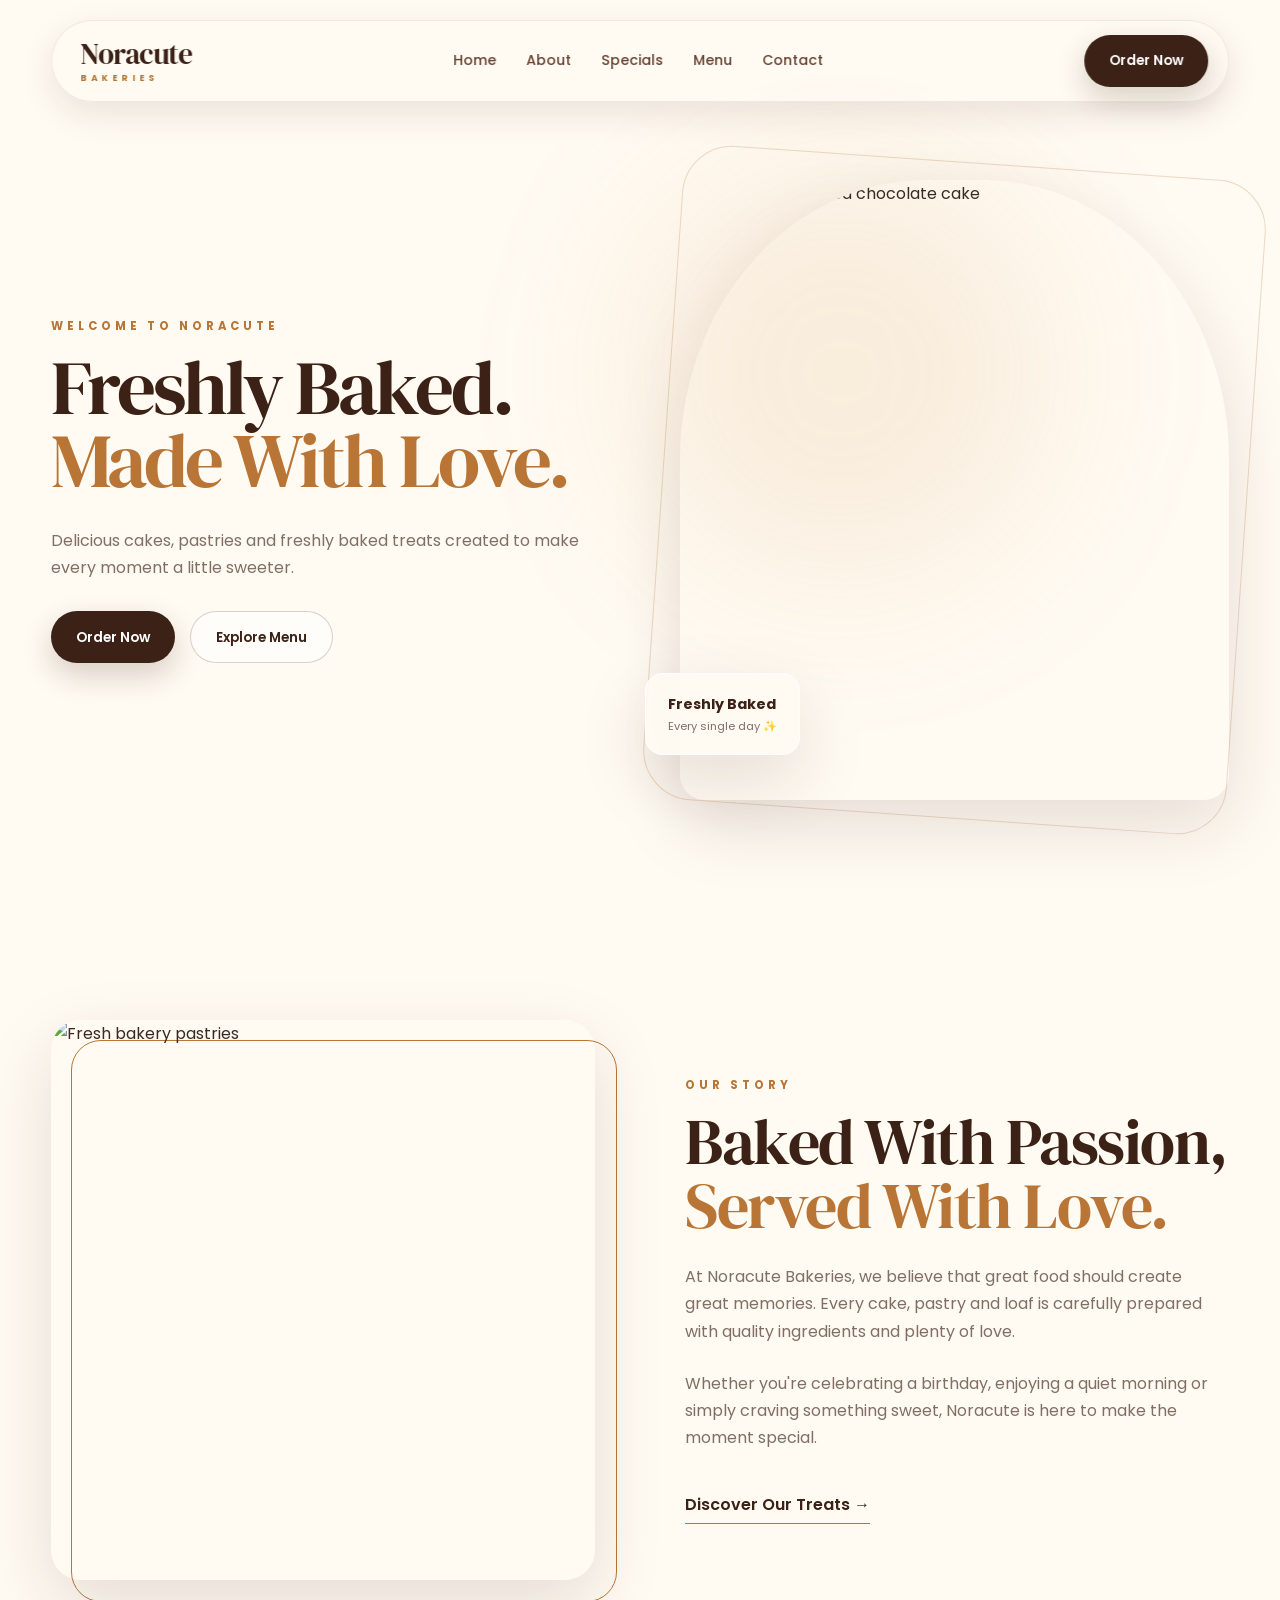
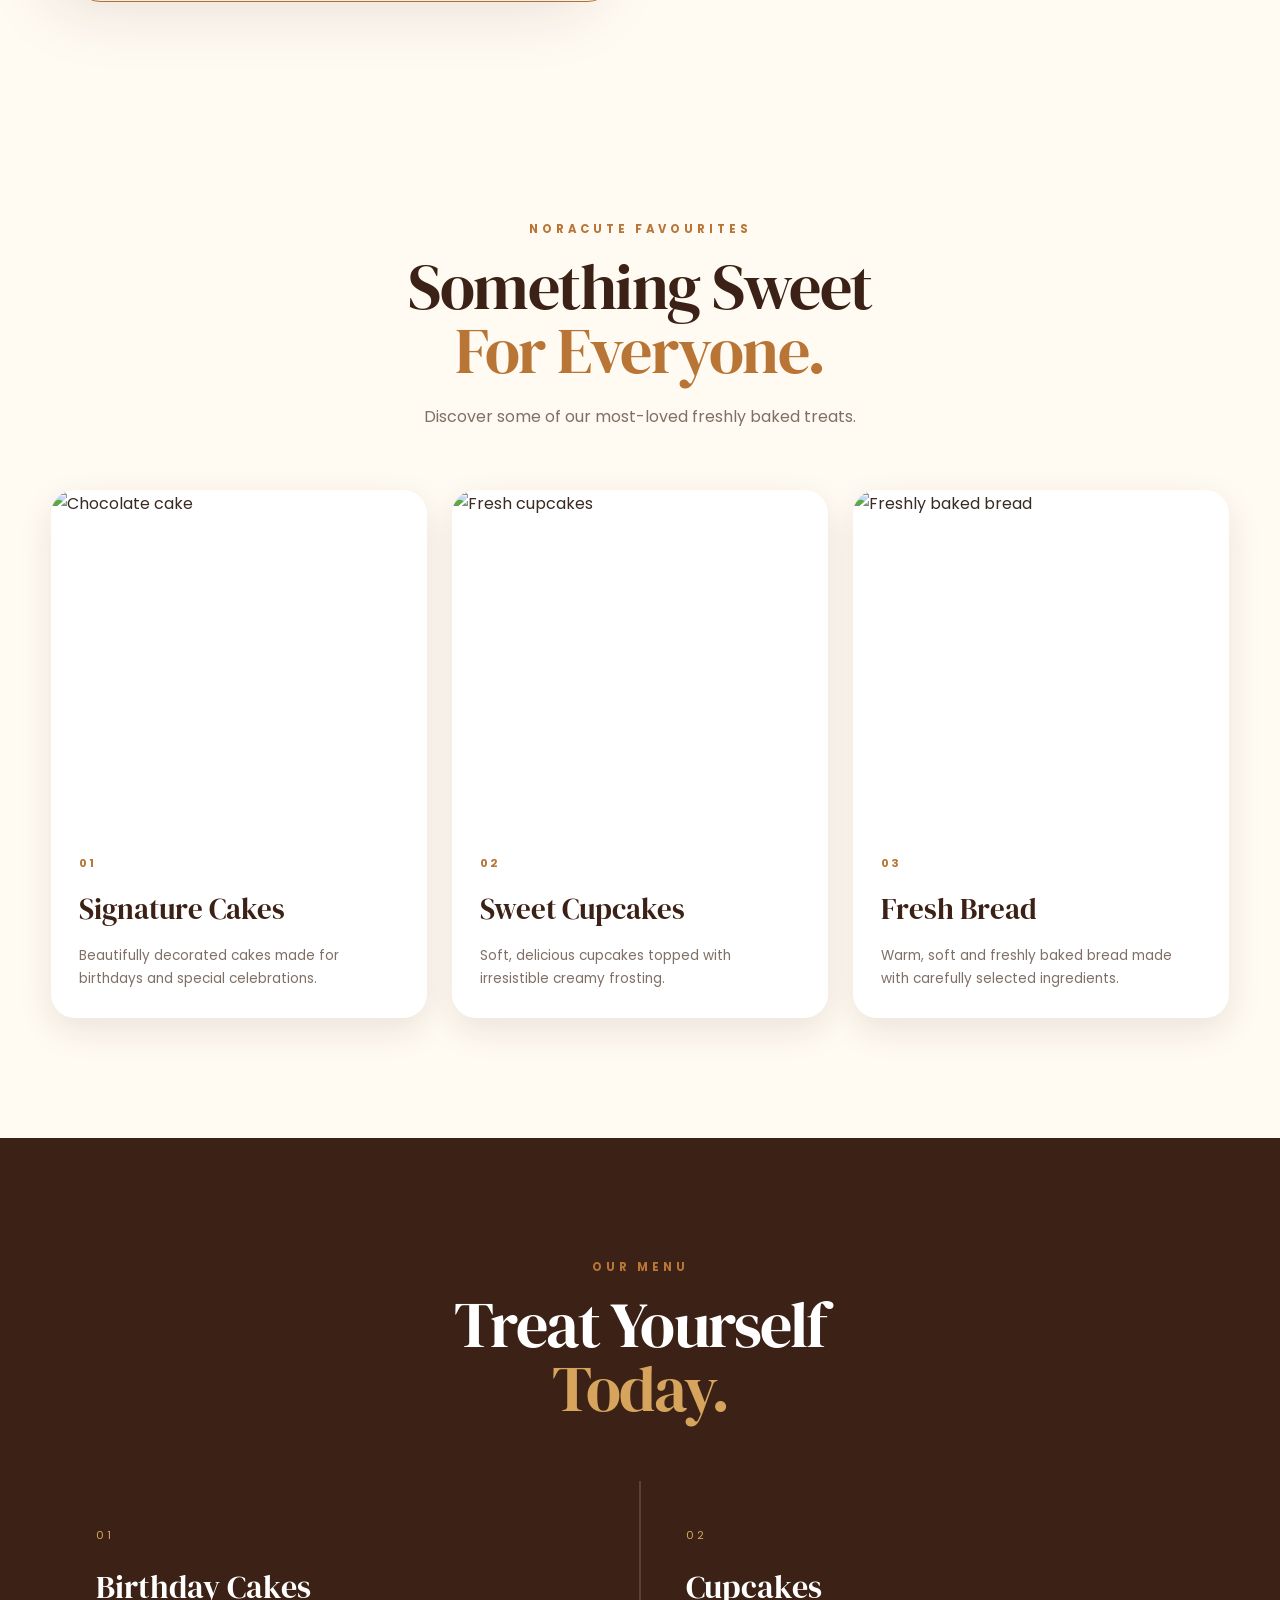
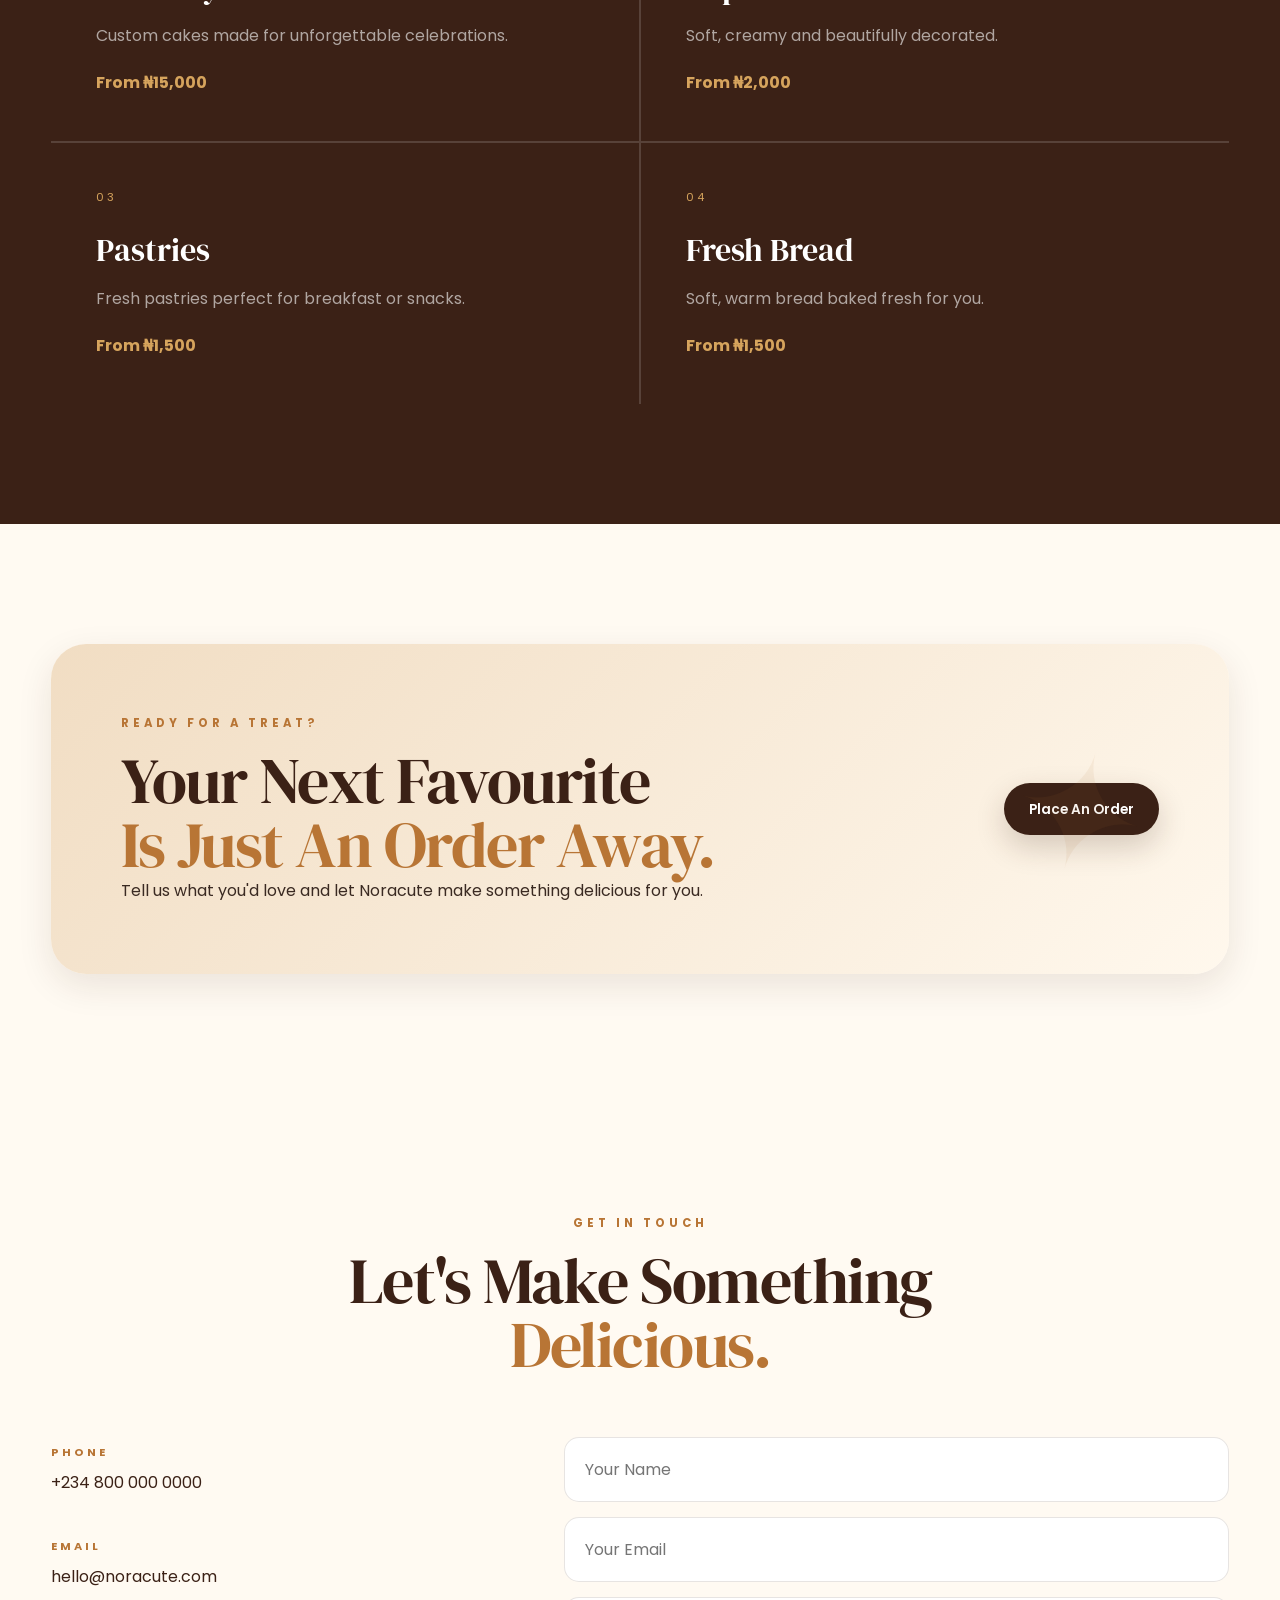
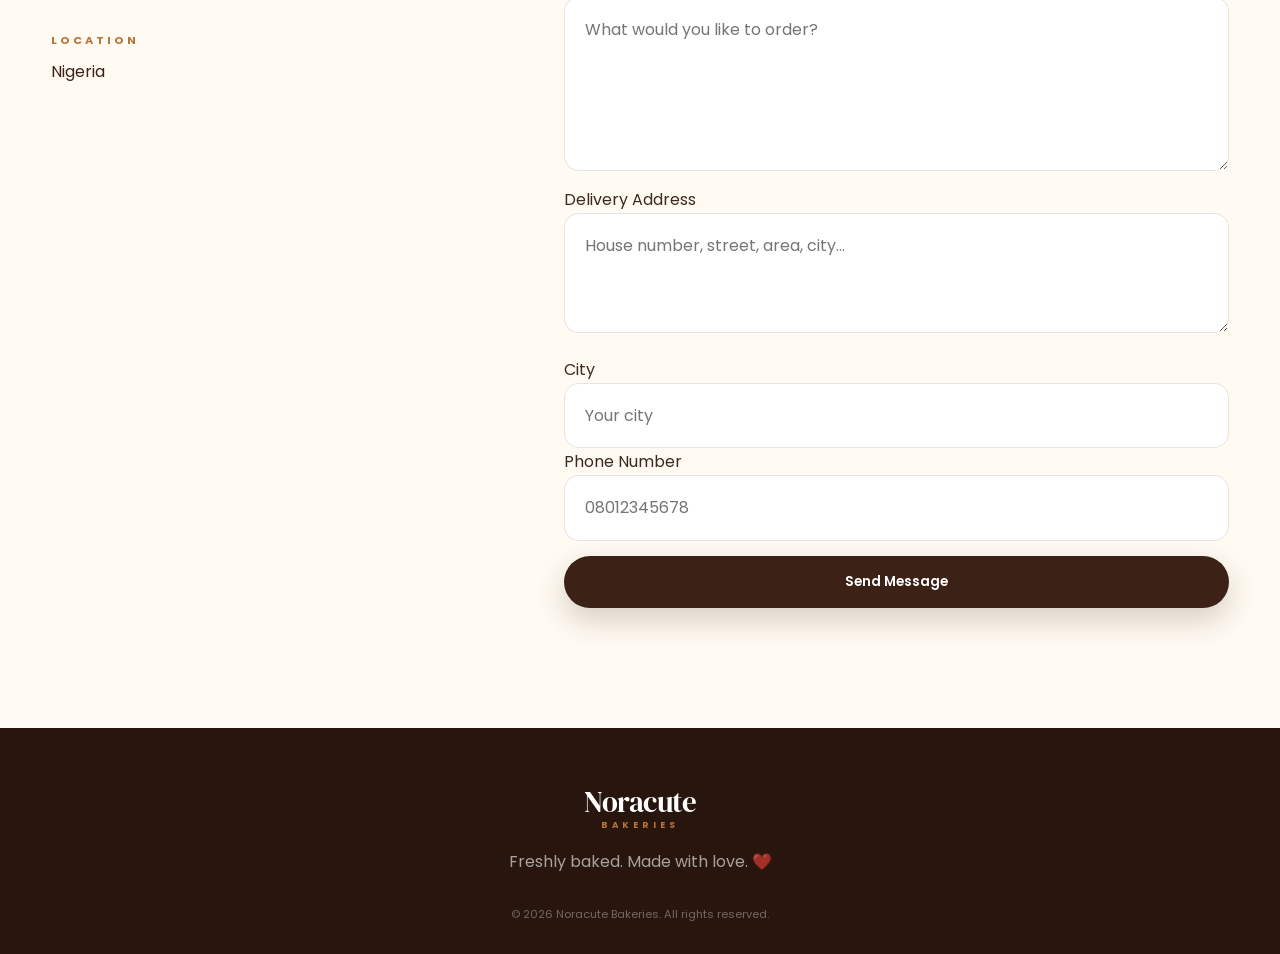
==== commit 4dccde1d: "first update" ====
--- a/index.html
+++ b/index.html
@@ -443,6 +443,7 @@
 
 
     <script src="script.js"></script>
+    
 
 </body>
 </html>
--- a/index.css
+++ b/index.css
@@ -1127,4 +1127,21 @@
         scroll-behavior: auto !important;
         transition-duration: 0.01ms !important;
     }
+}
+
+/* Individual cards start hidden */
+.special-card,
+.menu-card {
+    opacity: 0;
+    transform: translateY(70px);
+    transition:
+        opacity 0.8s ease,
+        transform 0.9s cubic-bezier(0.16, 1, 0.3, 1);
+}
+
+/* Card becomes visible */
+.special-card.card-show,
+.menu-card.card-show {
+    opacity: 1;
+    transform: translateY(0);
 }
